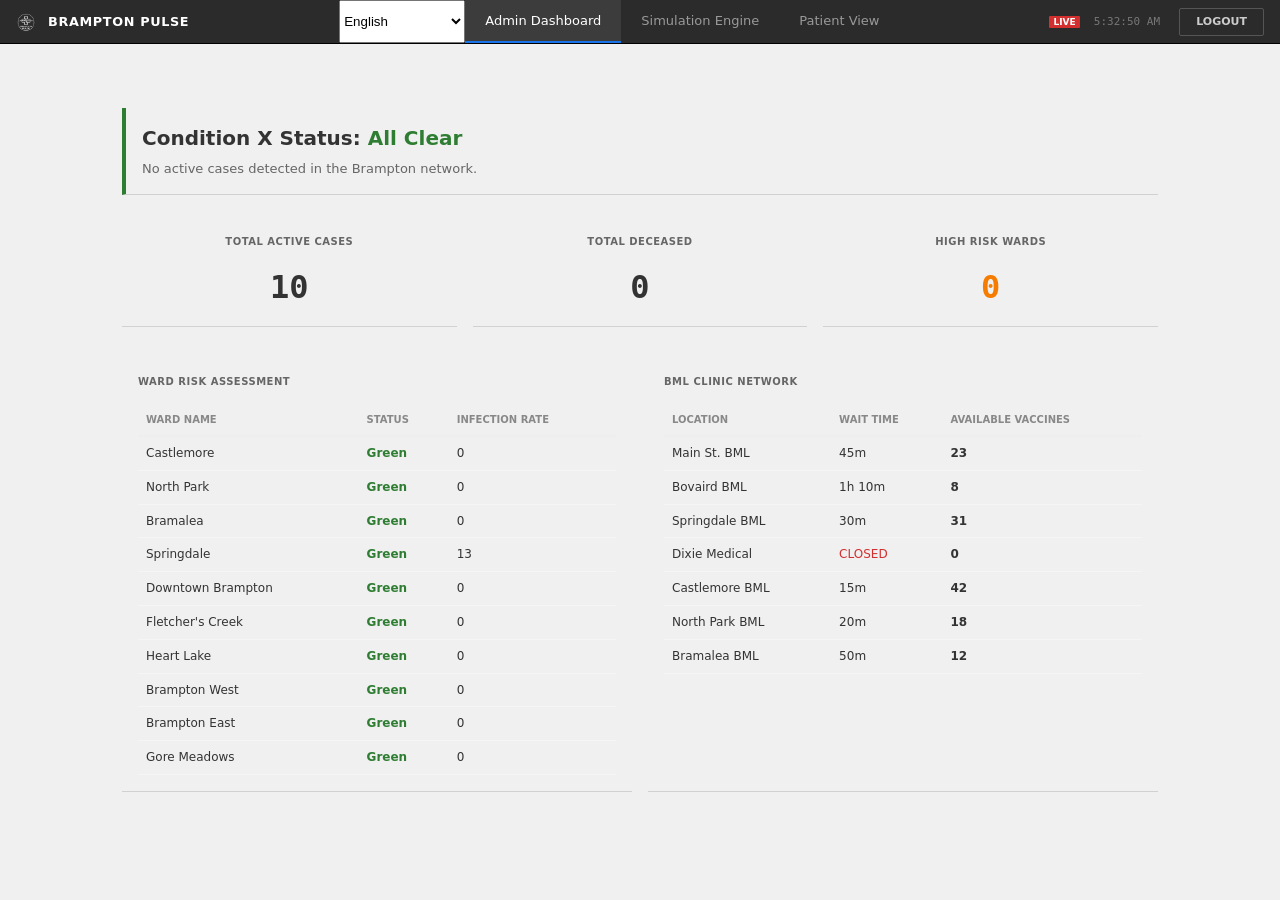
==== admin.html @ 4d989469 "Add files via upload" ====
<!DOCTYPE html>
<html lang="en">

<head>
    <meta charset="UTF-8">
    <meta name="viewport" content="width=device-width, initial-scale=1.0">
    <title>Brampton Pulse - Admin Dashboard</title>
    <link rel="stylesheet" href="styles.css">
</head>

<body>

    <!-- NAVBAR -->
    <nav class="navbar">
        <a href="index.html" class="nav-logo-link">
            <img src="logo.png" alt="Brampton Pulse Logo" class="nav-logo-img">
            <span class="nav-logo-text">Brampton Pulse</span>
        </a>
        <div class="nav-links">
            <select id="language-select" class="nav-lang">
                <option value="en">English</option>
                <option value="fr">French / Français</option>
                <option value="pa">Punjab / ਪੰਜਾਬੀ</option>
                <option value="hi">Hindi / हिन्दी</option>
            </select>
            <a href="admin.html" class="nav-link nav-link-active">Admin Dashboard</a>
            <a href="simulation.html" class="nav-link">Simulation Engine</a>
            <a href="patient.html" class="nav-link">Patient View</a>
        </div>
        <div class="nav-auth">
            <span class="live-badge">LIVE</span>
            <span id="header-time">Loading...</span>
            <a href="index.html" class="button button-outline" data-i18n="logoutButton">Logout</a>
        </div>
    </nav>

    <div class="content-section fade-in">
        <!-- Global Alert -->
        <div id="overview-alert" class="card" style="border-left: 4px solid var(--success); margin-bottom: 1.5rem;">
            <h2 style="margin:0; font-size: 1.25rem;" id="overview-alert-title">Condition X Status: <span style="color:var(--success);">All Clear</span></h2>
            <p style="margin:0.5rem 0 0 0; color:var(--text-muted); font-size: 0.8125rem;" id="overview-alert-msg">No active cases detected in the Brampton network.</p>
        </div>

        <!-- Metrics Row -->
        <div style="display: grid; grid-template-columns: repeat(auto-fit, minmax(200px, 1fr)); gap: 1rem; margin-bottom: 2rem;">
            <div class="card" style="text-align:center;">
                <h3>Total Active Cases</h3>
                <div class="metric-value" id="ov-active-cases" style="color: var(--text-main); font-size: 2rem;">0</div>
            </div>
            <div class="card" style="text-align:center;">
                <h3>Total Deceased</h3>
                <div class="metric-value" id="ov-deceased" style="color: var(--text-main); font-size: 2rem;">0</div>
            </div>
            <div class="card" style="text-align:center;">
                <h3>High Risk Wards</h3>
                <div class="metric-value" id="ov-risk-wards" style="color: var(--warning); font-size: 2rem;">0</div>
            </div>
        </div>

        <!-- Details Row -->
        <div style="display: grid; grid-template-columns: 1fr 1fr; gap: 1rem;">
            <div class="card">
                <h3>Ward Risk Assessment</h3>
                <table class="admin-table">
                    <thead>
                        <tr>
                            <th>Ward Name</th>
                            <th>Status</th>
                            <th>Infection Rate</th>
                        </tr>
                    </thead>
                    <tbody id="ward-risk-body">
                        <!-- Populated by JS -->
                    </tbody>
                </table>
            </div>

            <div class="card">
                <h3>BML Clinic Network</h3>
                <table class="admin-table">
                    <thead>
                        <tr>
                            <th>Location</th>
                            <th>Wait Time</th>
                            <th>Available Vaccines</th>
                        </tr>
                    </thead>
                    <tbody id="bml-table-body">
                        <!-- Populated by JS -->
                    </tbody>
                </table>
            </div>
        </div>
    </div>

    <script src="app.js"></script>
</body>
</html>
---- styles.css ----
:root {
    /* Fusion 360 - Refined Industrial Palette */
    --primary: #1a73e8;
    --primary-hover: #1557b0;
    --primary-light: rgba(26, 115, 232, 0.1);
    
    --success: #2e7d32;
    --success-bg: #e8f5e9;
    --warning: #f57c00;
    --warning-bg: #fff3e0;
    --danger: #d32f2f;
    --danger-bg: #ffebee;
    
    --bg-main: #f0f0f0;
    --bg-side: #ffffff;
    --bg-dark: #2b2b2b;
    --bg-toolbar: #3c3c3c;
    --text-main: #333333;
    --text-muted: #666666;
    --text-light: #ffffff;
    --border: #d1d1d1;
    
    --radius-sm: 2px;
    --radius-md: 4px;
    --font-main: 'Inter', system-ui, sans-serif;
    --font-mono: 'Roboto Mono', monospace;
}

@import url('https://fonts.googleapis.com/css2?family=Inter:wght@400;500;600;700&family=Roboto+Mono:wght@500;700&display=swap');

* {
    margin: 0;
    padding: 0;
    box-sizing: border-box;
}

body {
    font-family: var(--font-main);
    background-color: var(--bg-main);
    color: var(--text-main);
    font-size: 13px; /* Smaller base size for Fusion look */
    line-height: 1.4;
    overflow: hidden;
}

/* NAVBAR - Fusion Toolbar */
.navbar {
    height: 44px;
    background: var(--bg-dark);
    color: var(--text-light);
    display: flex;
    align-items: center;
    justify-content: space-between;
    padding: 0 1rem;
    border-bottom: 1px solid #000;
}

.nav-logo-link {
    display: flex;
    align-items: center;
    gap: 0.75rem;
    text-decoration: none;
    color: inherit;
}

.nav-logo-img {
    height: 20px;
    filter: brightness(0) invert(1);
}

.nav-logo-text {
    font-weight: 700;
    font-size: 0.8rem;
    text-transform: uppercase;
    letter-spacing: 0.05em;
}

.nav-links {
    display: flex;
    height: 100%;
}

.nav-link {
    text-decoration: none;
    color: #999;
    padding: 0 1.25rem;
    height: 100%;
    display: flex;
    align-items: center;
    font-weight: 500;
    transition: 0.1s;
}

.nav-link:hover {
    color: white;
    background: rgba(255,255,255,0.05);
}

.nav-link-active {
    color: white;
    background: var(--bg-toolbar);
    box-shadow: inset 0 -2px 0 var(--primary);
}

/* BUTTONS */
.button {
    background: var(--primary);
    color: white;
    border: 1px solid rgba(0,0,0,0.2);
    padding: 0.4rem 1rem;
    font-size: 11px;
    font-weight: 700;
    text-transform: uppercase;
    border-radius: var(--radius-sm);
    cursor: pointer;
    text-decoration: none;
}

.button:hover {
    background: var(--primary-hover);
}

.button-outline {
    background: transparent;
    border: 1px solid #555;
    color: #ccc;
}

.button-outline:hover {
    background: #444;
    color: white;
}

/* DASHBOARD GRID */
.dashboard-grid {
    display: grid;
    grid-template-columns: 280px 1fr 300px;
    height: calc(100vh - 44px - 70px);
    background: var(--border);
    gap: 1px;
}

.col {
    background: var(--bg-side);
    display: flex;
    flex-direction: column;
    overflow: hidden;
}

.scroll-col {
    overflow-y: auto;
}

/* CARDS / PANELS */
.card {
    padding: 1rem;
    border-bottom: 1px solid var(--border);
}

.card h3 {
    font-size: 10px;
    text-transform: uppercase;
    color: var(--text-muted);
    font-weight: 800;
    margin-bottom: 1rem;
    letter-spacing: 0.05em;
}

/* WARD LIST */
.ward-item {
    padding: 0.75rem 1rem;
    border-bottom: 1px solid #f0f0f0;
    display: grid;
    grid-template-columns: 1fr 40px;
    align-items: center;
    cursor: pointer;
}

.ward-item:hover {
    background: #f8f8f8;
}

.ward-item.selected {
    background: #f0f7ff;
    box-shadow: inset 4px 0 0 var(--primary);
}

.ward-info .name {
    font-weight: 600;
    font-size: 13px;
}

.ward-info .stats {
    font-size: 10px;
    color: #888;
    font-family: var(--font-mono);
}

.ward-val {
    font-family: var(--font-mono);
    font-weight: 700;
    text-align: right;
    color: var(--primary);
}

/* CENTER VIEWPORT */
.center-header {
    background: var(--success-bg);
    color: var(--success);
    padding: 0.75rem 1rem;
    font-weight: 600;
    font-size: 12px;
    border-bottom: 1px solid var(--border);
}

.center-map-area {
    flex: 1;
    background: #e5e5e5;
    position: relative;
    overflow: hidden;
}

.map-grid {
    width: 100%;
    height: 100%;
    background-image: 
        radial-gradient(circle, #ccc 1px, transparent 1px),
        linear-gradient(to right, #ddd 1px, transparent 1px),
        linear-gradient(to bottom, #ddd 1px, transparent 1px);
    background-size: 30px 30px;
    position: relative;
}

.map-block {
    position: absolute;
    width: 80px;
    height: 80px;
    background: #fff;
    border: 1px solid #999;
    display: flex;
    flex-direction: column;
    align-items: center;
    justify-content: center;
    padding: 0.5rem;
    box-shadow: 2px 2px 0 rgba(0,0,0,0.05);
    cursor: pointer;
}

.map-block:hover {
    border-color: var(--primary);
    z-index: 10;
}

.map-block.selected {
    border-color: var(--primary);
    outline: 2px solid var(--primary);
    background: #fff;
}

.map-block span {
    font-size: 9px;
    text-transform: uppercase;
    font-weight: 700;
    color: #777;
    text-align: center;
    line-height: 1.1;
}

.map-block strong {
    font-family: var(--font-mono);
    font-size: 16px;
    margin-top: 4px;
}

/* Ward Coordinates */
#block-castlemore   { top: 10%; right: 15%; }
#block-northpark    { top: 15%; left: 40%; }
#block-bramalea     { top: 50%; right: 10%; }
#block-springdale   { top: 25%; left: 30%; }
#block-downtown     { top: 65%; left: 45%; }
#block-fletchers    { top: 75%; left: 15%; }
#block-heartlake    { top: 10%; left: 15%; }
#block-bramptonwest { top: 45%; left: 5%; }
#block-bramptoneast { top: 80%; right: 20%; }
#block-goremeadows  { top: 35%; right: 30%; }

/* BOTTOM STRIP */
.bottom-strip {
    height: 70px;
    background: #333;
    display: grid;
    grid-template-columns: repeat(4, 1fr);
    border-top: 1px solid #000;
}

.metric-box {
    border-right: 1px solid #444;
    padding: 0.75rem 1.25rem;
    display: flex;
    flex-direction: column;
    justify-content: center;
}

.metric-label {
    font-size: 9px;
    text-transform: uppercase;
    color: #999;
    font-weight: 700;
    margin-bottom: 2px;
}

.metric-value {
    font-family: var(--font-mono);
    font-size: 18px;
    font-weight: 700;
    color: white;
}

.metric-sub {
    font-size: 9px;
    color: #666;
}

/* MISC */
.live-badge {
    background: #d32f2f;
    color: white;
    font-size: 9px;
    font-weight: 800;
    padding: 1px 4px;
    margin-right: 10px;
    border-radius: 1px;
}

#header-time {
    font-family: var(--font-mono);
    font-size: 11px;
    color: #777;
    margin-right: 15px;
}

.progress-row {
    margin-bottom: 1rem;
}

.progress-row label {
    display: flex;
    justify-content: space-between;
    font-size: 11px;
    font-weight: 600;
    margin-bottom: 4px;
}

.bar-bg {
    height: 8px;
    background: #eee;
    border: 1px solid #ddd;
}

.bar-fill {
    height: 100%;
}

.admin-table {
    width: 100%;
    border-collapse: collapse;
}

.admin-table th {
    text-align: left;
    font-size: 10px;
    text-transform: uppercase;
    color: #888;
    padding: 8px;
    border-bottom: 2px solid #eee;
}

.admin-table td {
    padding: 8px;
    border-bottom: 1px solid #f5f5f5;
    font-size: 12px;
}

/* Modals */
#region-detail-card {
    background: white;
    border: 1px solid #000;
    box-shadow: 10px 10px 0 rgba(0,0,0,0.1);
}

.fade-in {
    animation: fadeIn 0.2s ease-out;
}

@keyframes fadeIn {
    from { opacity: 0; }
    to { opacity: 1; }
}

/* LANDING PAGE STYLES */
.hero-banner {
    padding: 8rem 2rem;
    background: #1e1e1e;
    color: white;
    text-align: center;
    border-bottom: 2px solid #000;
}

.hero-title {
    font-size: 3.5rem;
    font-weight: 800;
    text-transform: uppercase;
    letter-spacing: -0.02em;
    margin-bottom: 1rem;
}

.hero-sub {
    font-size: 1.125rem;
    color: #999;
    max-width: 600px;
    margin: 0 auto 2.5rem auto;
}

.content-section {
    max-width: 1100px;
    margin: 4rem auto;
    padding: 0 2rem;
}

.landing-grid {
    display: grid;
    grid-template-columns: repeat(auto-fit, minmax(320px, 1fr));
    gap: 2rem;
}

.landing-card {
    background: white;
    border: 1px solid var(--border);
    padding: 2rem;
}

.landing-card h3 {
    font-size: 11px;
    text-transform: uppercase;
    color: var(--primary);
    letter-spacing: 0.1em;
    margin-bottom: 1rem;
}
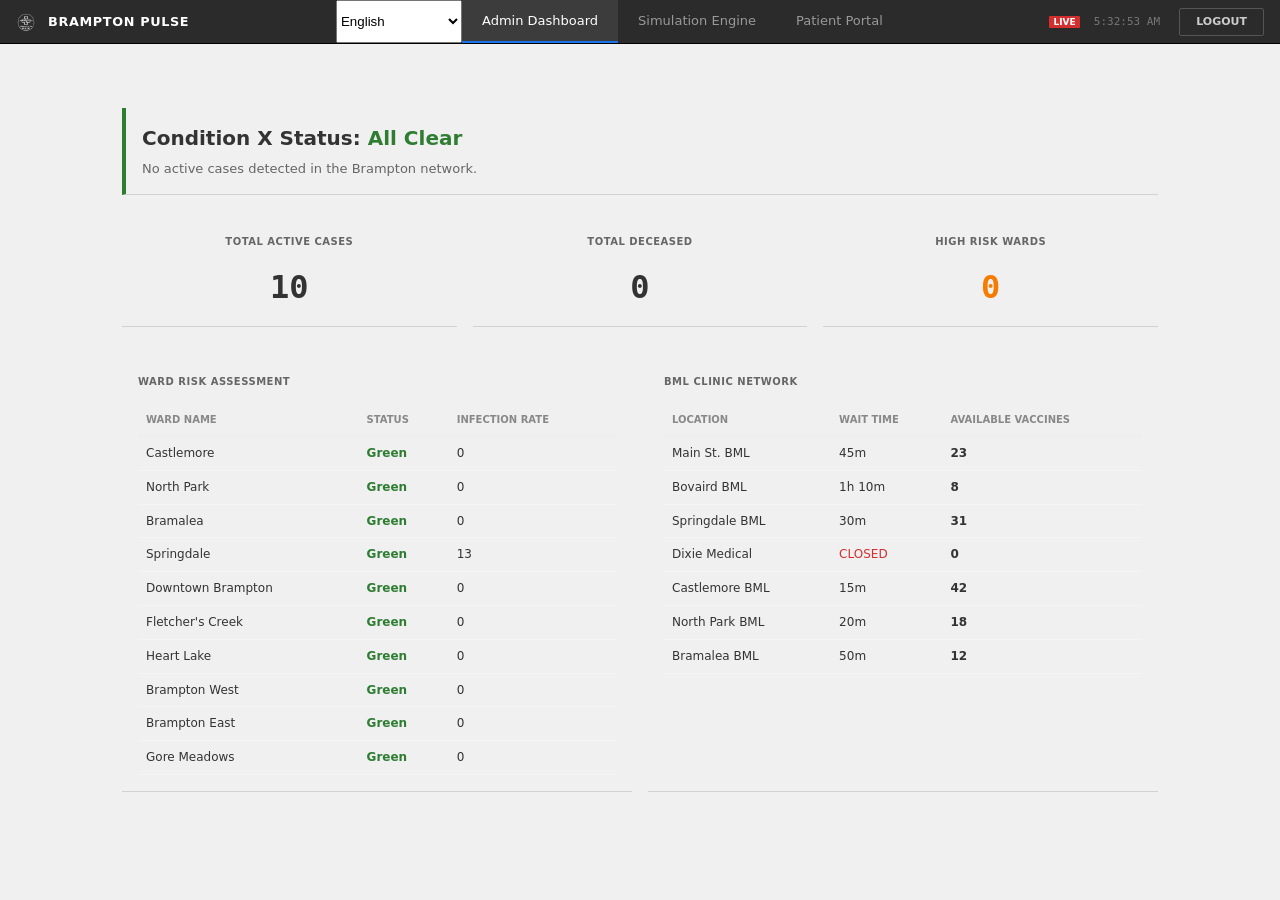
==== commit 87d0a1de: "Update admin.html" ====
--- a/admin.html
+++ b/admin.html
@@ -25,7 +25,7 @@
             </select>
             <a href="admin.html" class="nav-link nav-link-active">Admin Dashboard</a>
             <a href="simulation.html" class="nav-link">Simulation Engine</a>
-            <a href="patient.html" class="nav-link">Patient View</a>
+            <a href="patient.html" class="nav-link">Patient Portal</a>
         </div>
         <div class="nav-auth">
             <span class="live-badge">LIVE</span>
@@ -95,4 +95,4 @@
 
     <script src="app.js"></script>
 </body>
-</html>+</html>
